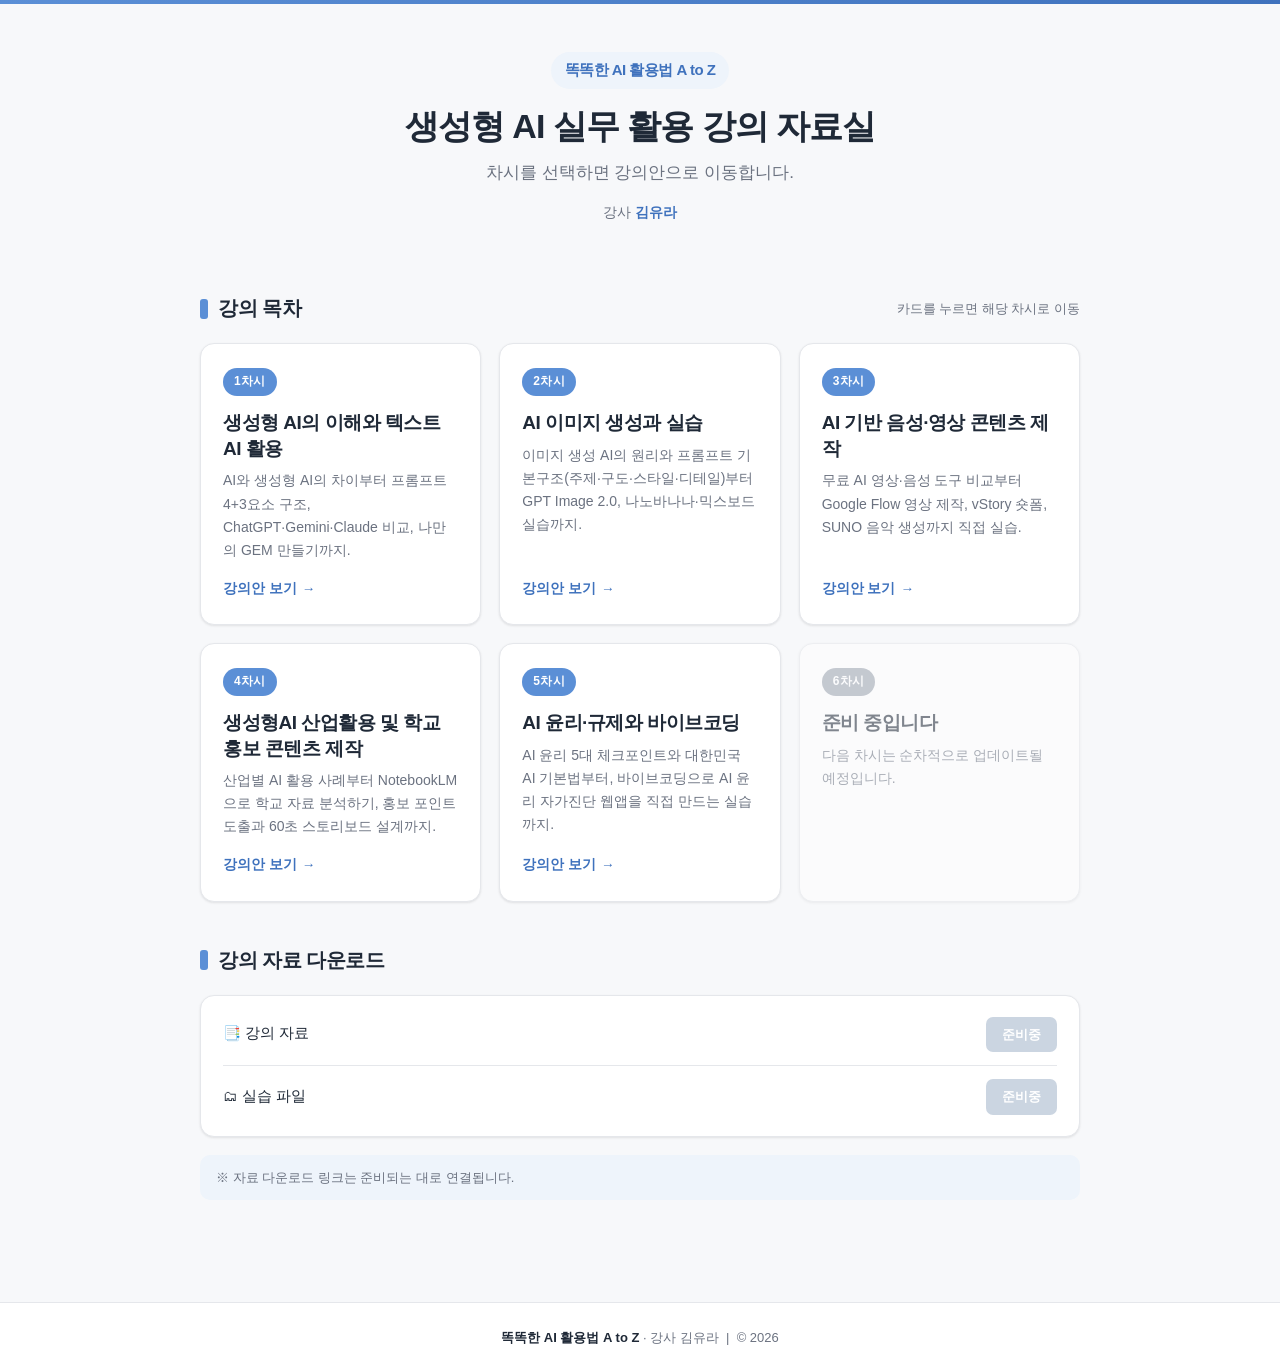
==== index.html @ 4410faba "Add files via upload" ====
<!DOCTYPE html>
<html lang="ko">
<head>
<meta charset="UTF-8">
<meta name="viewport" content="width=device-width, initial-scale=1.0">
<title>똑똑한 AI 활용법 A to Z · 강의 자료실</title>
<link rel="stylesheet" href="style.css">
</head>
<body class="page-index">

<div class="statusbar"></div>

<header class="hero">
  <div class="wrap">
    <span class="logo"></span>
    <h1>생성형 AI 실무 활용 강의 자료실</h1>
    <p>차시를 선택하면 강의안으로 이동합니다.</p>
    <p class="meta"></p>
  </div>
</header>

<main>
  <div class="wrap">

    <section id="sessions">
      <div class="sec-title">
        <span class="dot"></span>
        <h2>강의 목차</h2>
        <span class="hint">카드를 누르면 해당 차시로 이동</span>
      </div>

      <!-- 차시 추가 방법: data.js의 SESSIONS 배열에 항목을 추가하면 이 카드 목록에 자동 반영됩니다. -->
      <div class="grid" id="session-grid"></div>
    </section>

    <section id="downloads">
      <div class="sec-title">
        <span class="dot"></span>
        <h2>강의 자료 다운로드</h2>
      </div>

      <div class="dl-group">
        <div class="dl-row">
          <span class="fname">📑 강의 자료</span>
          <a class="dl-btn disabled" href="#">준비중</a>
        </div>
        <div class="dl-row">
          <span class="fname">🗂 실습 파일</span>
          <a class="dl-btn disabled" href="#">준비중</a>
        </div>
      </div>

      <p class="notice">※ 자료 다운로드 링크는 준비되는 대로 연결됩니다.</p>
    </section>

  </div>
</main>

<footer id="site-footer"></footer>

<script src="data.js"></script>
<script src="app.js"></script>
<script>initIndexPage();</script>

</body>
</html>
---- style.css ----
:root{
  --brand:#5b8fd6;--brand-dark:#3f72bd;--brand-soft:#eef4fb;
  --ink:#1f2937;--ink-soft:#6b7280;--line:#e5e7eb;--bg:#f7f8fa;--card:#ffffff;
  --code-bg:#f3f4f6;--note:#eef4fb;--note-bd:#5b8fd6;--warn:#fff7ed;--warn-bd:#ea580c;
  --tip:#fffbeb;--tip-bd:#d4a017;--ok:#16a34a;--nav-h:110px;--radius:14px;
  --shadow:0 1px 3px rgba(0,0,0,.06), 0 1px 2px rgba(0,0,0,.04);
}
*{box-sizing:border-box;}
html{scroll-behavior:smooth;}
body{margin:0;font-family:"Apple SD Gothic Neo","Malgun Gothic","Noto Sans KR",-apple-system,BlinkMacSystemFont,"Segoe UI",Roboto,sans-serif;color:var(--ink);background:var(--bg);line-height:1.65;-webkit-font-smoothing:antialiased;}
.wrap{max-width:920px;margin:0 auto;padding:0 20px;}
.statusbar{height:4px;background:linear-gradient(90deg,var(--brand),var(--brand-dark));}

/* 메인 페이지 히어로 헤더 */
.hero{padding:48px 0 36px;text-align:center;}
.hero .logo{display:inline-block;font-weight:800;letter-spacing:-.5px;color:var(--brand-dark);font-size:15px;margin-bottom:16px;padding:6px 14px;background:var(--brand-soft);border-radius:999px;}
.hero h1{margin:0 0 12px;font-size:34px;letter-spacing:-1px;line-height:1.25;}
.hero p{margin:0;color:var(--ink-soft);font-size:17px;}
.hero .meta{margin-top:14px;font-size:14px;color:var(--ink-soft);}
.hero .meta b{color:var(--brand-dark);}

/* 차시 상세 페이지 헤더 */
.header{padding:34px 0 26px;}
.header .logo{display:inline-block;font-weight:800;letter-spacing:-.5px;color:var(--brand-dark);font-size:15px;margin-bottom:14px;padding:5px 12px;background:var(--brand-soft);border-radius:999px;}
.header .eyebrow{color:var(--ink-soft);font-size:14px;font-weight:600;margin:0 0 6px;}
.header h1{margin:0 0 8px;font-size:30px;letter-spacing:-1px;line-height:1.25;}
.header .subtitle{margin:0 0 16px;color:var(--ink-soft);font-size:16px;}
.header .guide{display:inline-flex;align-items:center;gap:7px;font-size:13px;color:var(--brand-dark);background:var(--brand-soft);border:1px solid #dbe7f6;border-radius:8px;padding:8px 13px;}

/* 차시 상세 페이지 상단 네비게이션 (app.js가 채워 넣음) */
.nav{position:sticky;top:0;z-index:50;background:rgba(255,255,255,.92);backdrop-filter:blur(8px);border-top:1px solid var(--line);border-bottom:1px solid var(--line);}
.nav-row{display:flex;align-items:center;gap:8px;flex-wrap:wrap;padding:12px 0;}
.nav-row.sub{padding-top:9px;border-top:1px dashed var(--line);}
.nav-btn{text-decoration:none;font-size:14px;font-weight:600;color:var(--ink);background:#fff;border:1px solid var(--line);padding:7px 14px;border-radius:8px;transition:.15s;white-space:nowrap;}
.nav-btn:hover{border-color:var(--brand);color:var(--brand-dark);}
.nav-btn.active{background:var(--brand);color:#fff;border-color:var(--brand);}
.nav-btn.back{color:var(--ink-soft);}
.nav-divider{width:1px;height:20px;background:var(--line);margin:0 4px;}
.nav-label{font-size:12px;color:var(--ink-soft);font-weight:600;margin-right:4px;}
.anchor{text-decoration:none;font-size:13px;color:var(--ink-soft);padding:4px 10px;border-radius:6px;transition:.15s;}
.anchor:hover{background:var(--brand-soft);color:var(--brand-dark);}

/* 섹션 제목 (메인 페이지) */
.sec-title{display:flex;align-items:center;gap:10px;margin:14px 0 18px;}
.sec-title h2{font-size:20px;margin:0;letter-spacing:-.5px;}
.sec-title .dot{width:8px;height:20px;background:var(--brand);border-radius:3px;}
.sec-title .hint{margin-left:auto;font-size:13px;color:var(--ink-soft);}

main{padding:18px 0 60px;}
body.page-session main{padding:32px 0 60px;}
body.page-index section{margin-bottom:42px;}

/* 차시 카드 그리드 (메인 페이지, app.js가 채워 넣음) */
.grid{display:grid;grid-template-columns:repeat(auto-fit,minmax(240px,1fr));gap:18px;}
.session-card{display:flex;flex-direction:column;text-decoration:none;color:inherit;background:var(--card);border:1px solid var(--line);border-radius:var(--radius);box-shadow:var(--shadow);padding:24px 22px;transition:.18s;position:relative;overflow:hidden;}
.session-card::before{content:"";position:absolute;left:0;top:0;width:100%;height:4px;background:var(--brand);transform:scaleX(0);transform-origin:left;transition:.18s;}
.session-card:hover{border-color:var(--brand);transform:translateY(-3px);box-shadow:0 8px 24px rgba(91,143,214,.18);}
.session-card:hover::before{transform:scaleX(1);}
.session-card .badge{align-self:flex-start;font-size:12px;font-weight:700;color:#fff;background:var(--brand);padding:4px 11px;border-radius:999px;margin-bottom:14px;letter-spacing:.3px;}
.session-card h3{margin:0 0 8px;font-size:19px;letter-spacing:-.5px;line-height:1.35;}
.session-card .desc{margin:0;font-size:14px;color:var(--ink-soft);flex:1;}
.session-card .go{margin-top:16px;font-size:13.5px;font-weight:700;color:var(--brand-dark);display:inline-flex;align-items:center;gap:5px;}
.session-card .go::after{content:"→";transition:.18s;}
.session-card:hover .go::after{transform:translateX(4px);}
.session-card.soon{opacity:.55;cursor:default;pointer-events:none;}
.session-card.soon .badge{background:#9ca3af;}

/* 자료 다운로드 (메인 페이지) */
.dl-group{background:var(--card);border:1px solid var(--line);border-radius:var(--radius);box-shadow:var(--shadow);padding:8px 22px;margin-bottom:18px;}
.dl-row{display:flex;align-items:center;justify-content:space-between;gap:14px;padding:13px 0;border-bottom:1px solid var(--line);}
.dl-row:last-child{border-bottom:none;}
.dl-row .fname{font-size:14.5px;}
.dl-btn{flex-shrink:0;text-decoration:none;font-size:13px;font-weight:600;color:#fff;background:var(--brand);border-radius:7px;padding:7px 16px;transition:.15s;white-space:nowrap;}
.dl-btn:hover{background:var(--brand-dark);}
.dl-btn.disabled{background:#cbd5e1;pointer-events:none;}
.notice{font-size:13px;color:var(--ink-soft);background:var(--brand-soft);border-radius:10px;padding:12px 16px;margin-top:6px;}

/* 차시 상세 카드 */
.card{background:var(--card);border:1px solid var(--line);border-radius:var(--radius);box-shadow:var(--shadow);padding:28px 30px;margin-bottom:24px;scroll-margin-top:calc(var(--nav-h) + 16px);}
.card > h2{margin:0 0 8px;font-size:21px;letter-spacing:-.5px;padding-bottom:12px;border-bottom:2px solid var(--line);}
.card > h2 .num{color:var(--brand);font-weight:800;margin-right:8px;}
.card > h3{font-size:15px;margin:20px 0 8px;color:var(--brand-dark);}
.card p{margin:0 0 14px;}
.card p:last-child{margin-bottom:0;}
.muted{color:var(--ink-soft);font-size:14px;}
.lead{font-size:15px;color:var(--ink-soft);margin:0 0 18px;}

.prompt{border:1px solid var(--line);border-radius:10px;overflow:hidden;margin:14px 0;background:#fff;}
.prompt-head{display:flex;align-items:center;justify-content:space-between;background:#f9fafb;border-bottom:1px solid var(--line);padding:9px 14px;}
.prompt-head .label{font-size:13px;font-weight:700;color:var(--ink);display:inline-flex;align-items:center;gap:7px;}
.prompt-head .label::before{content:"▶";color:var(--brand);font-size:10px;}
.copy-btn{font-family:inherit;font-size:13px;font-weight:600;cursor:pointer;color:#fff;background:var(--brand);border:none;padding:6px 14px;border-radius:7px;transition:.15s;}
.copy-btn:hover{background:var(--brand-dark);}
.copy-btn.done{background:var(--ok);}
.prompt pre{margin:0;padding:16px 18px;background:var(--code-bg);font-family:"SFMono-Regular",Consolas,"D2Coding","Menlo",monospace;font-size:13.5px;line-height:1.7;color:#111827;white-space:pre-wrap;word-break:break-word;}

.box{border-radius:10px;padding:14px 18px;margin:16px 0;font-size:14.5px;}
.box .box-title{font-weight:700;margin-bottom:4px;display:block;}
.box.note{background:var(--note);border-left:4px solid var(--note-bd);}
.box.warn{background:var(--warn);border-left:4px solid var(--warn-bd);}
.box.tip{background:var(--tip);border-left:4px solid var(--tip-bd);}

.table{width:100%;border-collapse:collapse;margin:16px 0;font-size:14.5px;border:1px solid var(--line);border-radius:10px;overflow:hidden;}
.table th,.table td{padding:11px 14px;text-align:left;border-bottom:1px solid var(--line);vertical-align:top;}
.table thead th{background:var(--brand);color:#fff;font-weight:700;}
.table tbody tr:nth-child(even){background:#fafbfc;}
.table tbody tr:last-child td{border-bottom:none;}
.table td strong{color:var(--brand-dark);}

.steps{list-style:none;counter-reset:step;margin:16px 0;padding:0;}
.steps li{counter-increment:step;position:relative;padding:12px 0 12px 52px;border-bottom:1px solid var(--line);}
.steps li:last-child{border-bottom:none;}
.steps li::before{content:counter(step);position:absolute;left:0;top:11px;width:30px;height:30px;border-radius:50%;background:var(--brand);color:#fff;font-weight:700;font-size:14px;display:flex;align-items:center;justify-content:center;}
.steps li b{display:block;font-size:15px;margin-bottom:2px;}
.steps li span{color:var(--ink-soft);font-size:14px;}

footer{border-top:1px solid var(--line);background:#fff;color:var(--ink-soft);font-size:13px;text-align:center;padding:24px 0;}
footer strong{color:var(--ink);}

#toast{position:fixed;left:50%;bottom:32px;transform:translate(-50%,20px);background:#111827;color:#fff;font-size:14px;font-weight:600;padding:12px 22px;border-radius:10px;box-shadow:0 6px 20px rgba(0,0,0,.25);opacity:0;pointer-events:none;transition:.25s;z-index:100;}
#toast.show{opacity:1;transform:translate(-50%,0);}

@media(max-width:640px){
  .hero h1{font-size:26px;}
  .dl-row{flex-wrap:wrap;}
  .header h1{font-size:24px;}
  .card{padding:22px 18px;}
  :root{--nav-h:150px;}
}
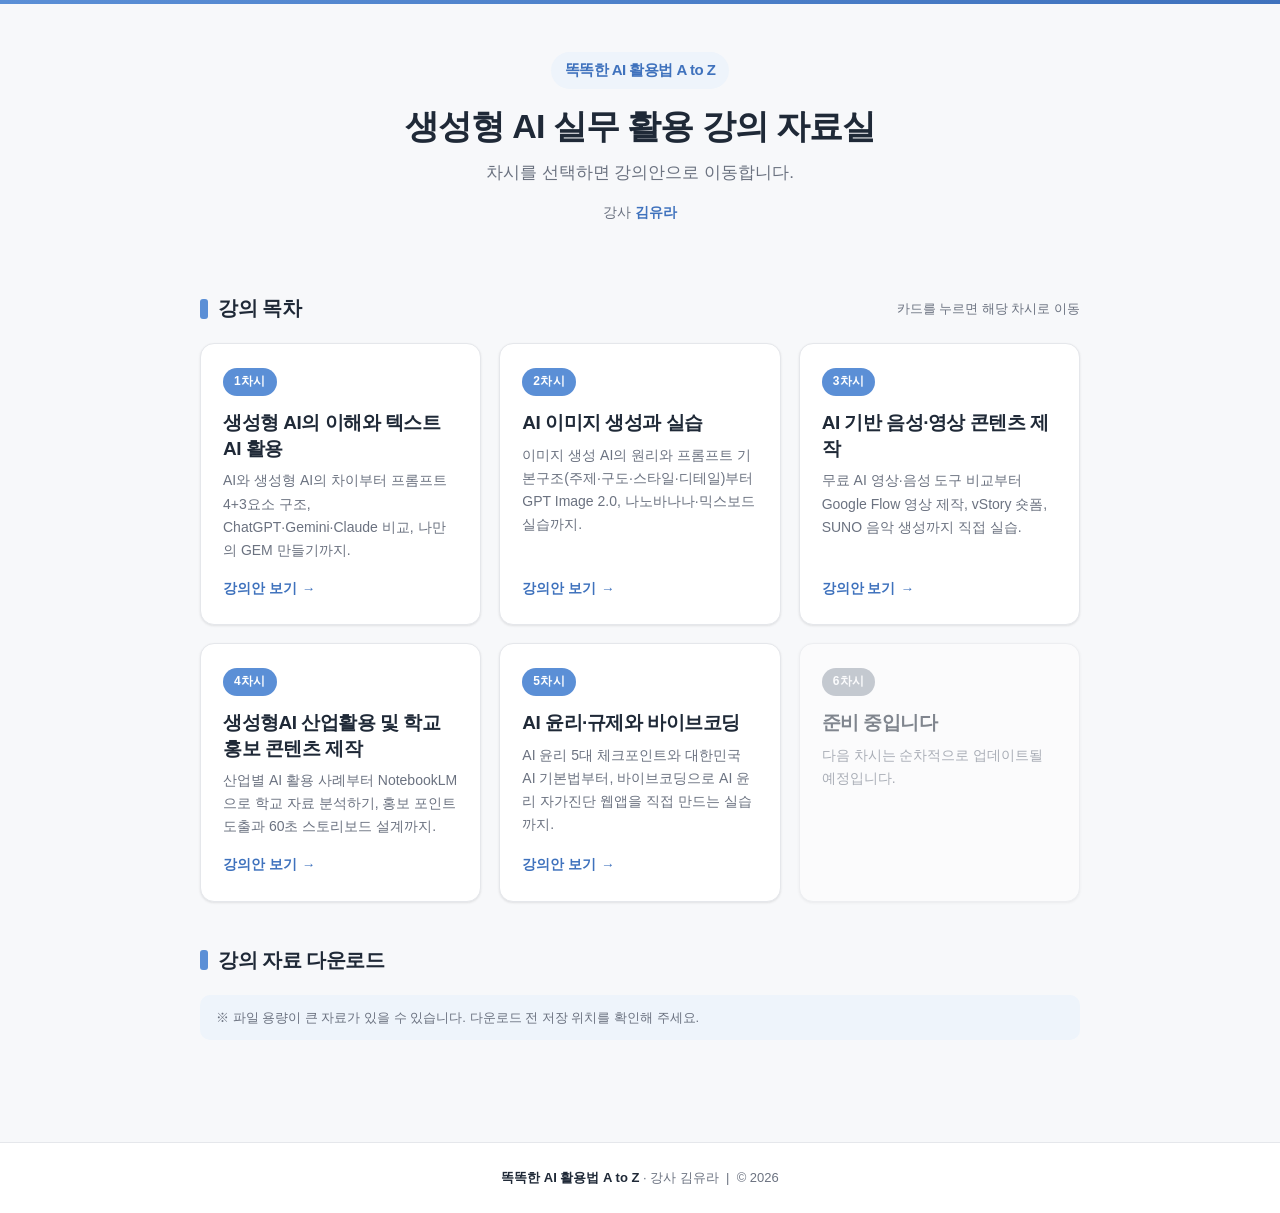
==== commit e9c669ae: "Add files via upload" ====
--- a/index.html
+++ b/index.html
@@ -39,18 +39,9 @@
         <h2>강의 자료 다운로드</h2>
       </div>
 
-      <div class="dl-group">
-        <div class="dl-row">
-          <span class="fname">📑 강의 자료</span>
-          <a class="dl-btn disabled" href="#">준비중</a>
-        </div>
-        <div class="dl-row">
-          <span class="fname">🗂 실습 파일</span>
-          <a class="dl-btn disabled" href="#">준비중</a>
-        </div>
-      </div>
+      <div id="download-list"></div>
 
-      <p class="notice">※ 자료 다운로드 링크는 준비되는 대로 연결됩니다.</p>
+      <p class="notice">※ 파일 용량이 큰 자료가 있을 수 있습니다. 다운로드 전 저장 위치를 확인해 주세요.</p>
     </section>
 
   </div>
